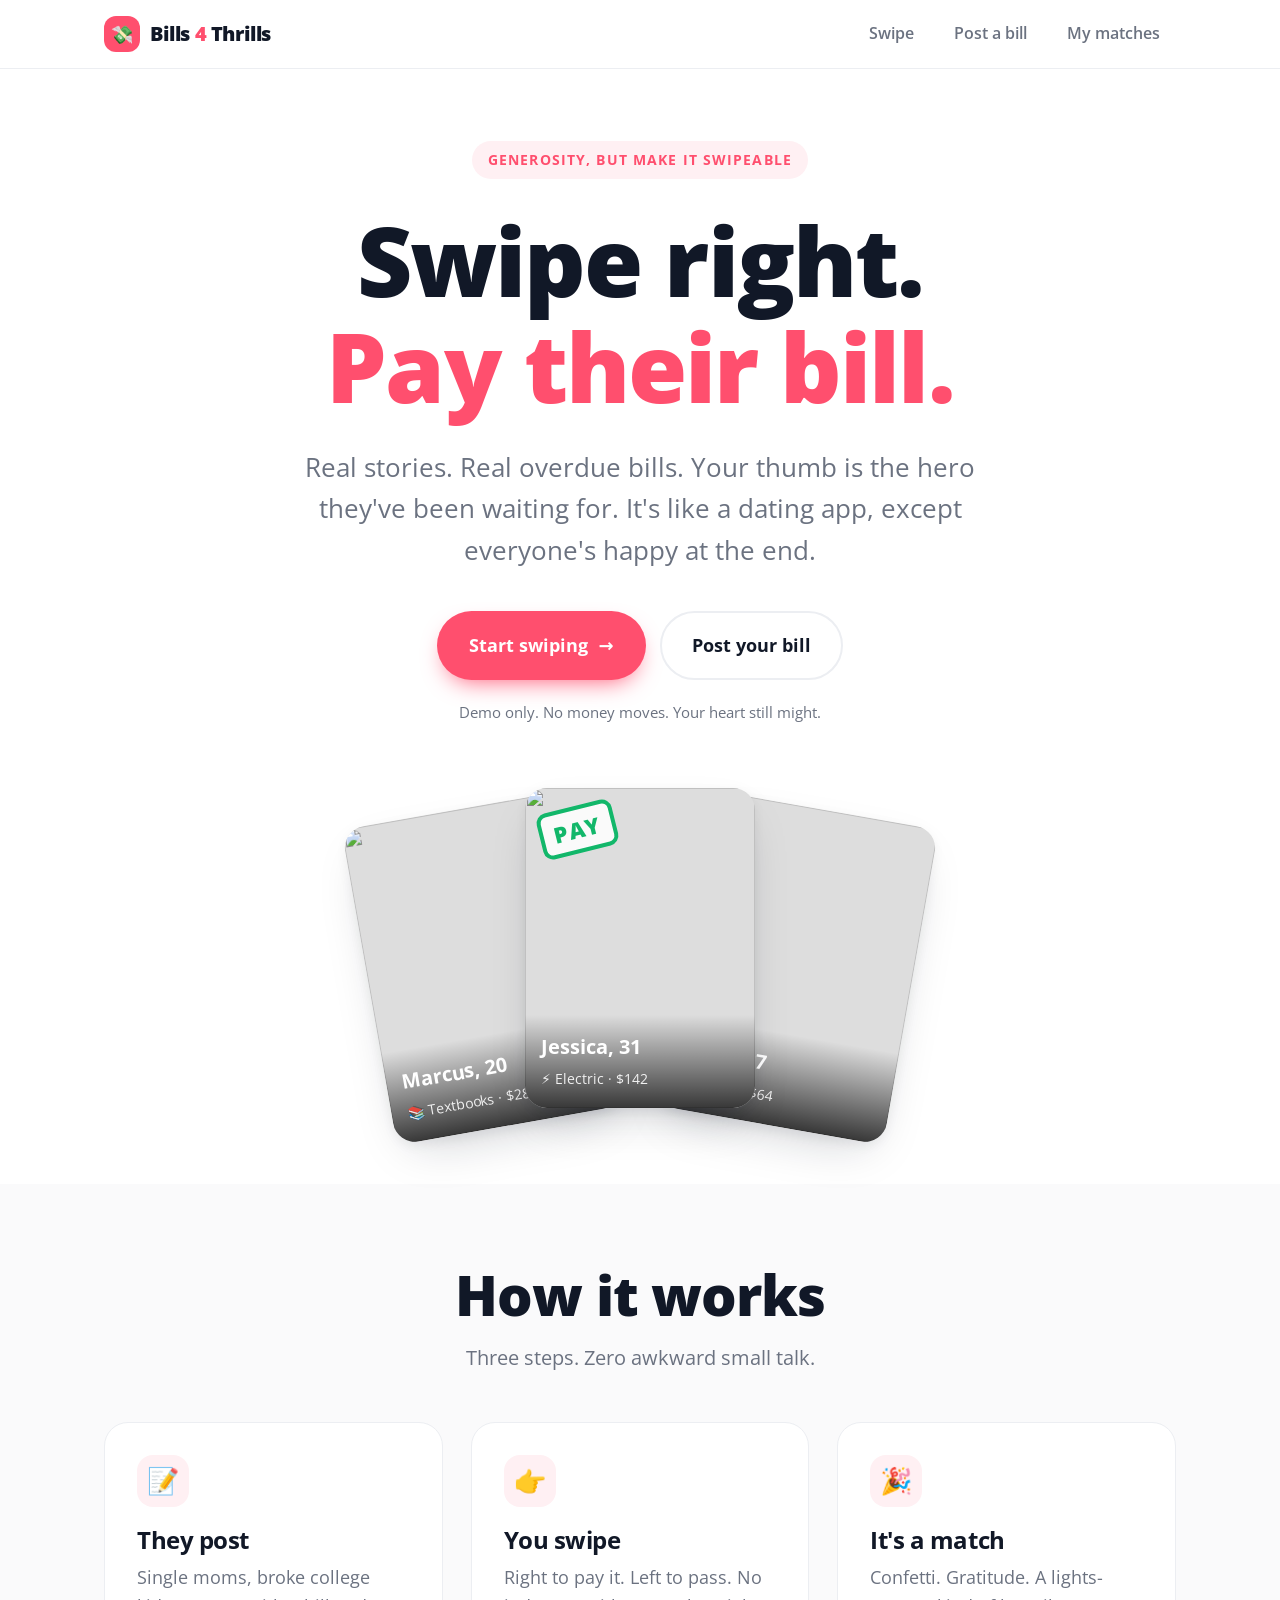
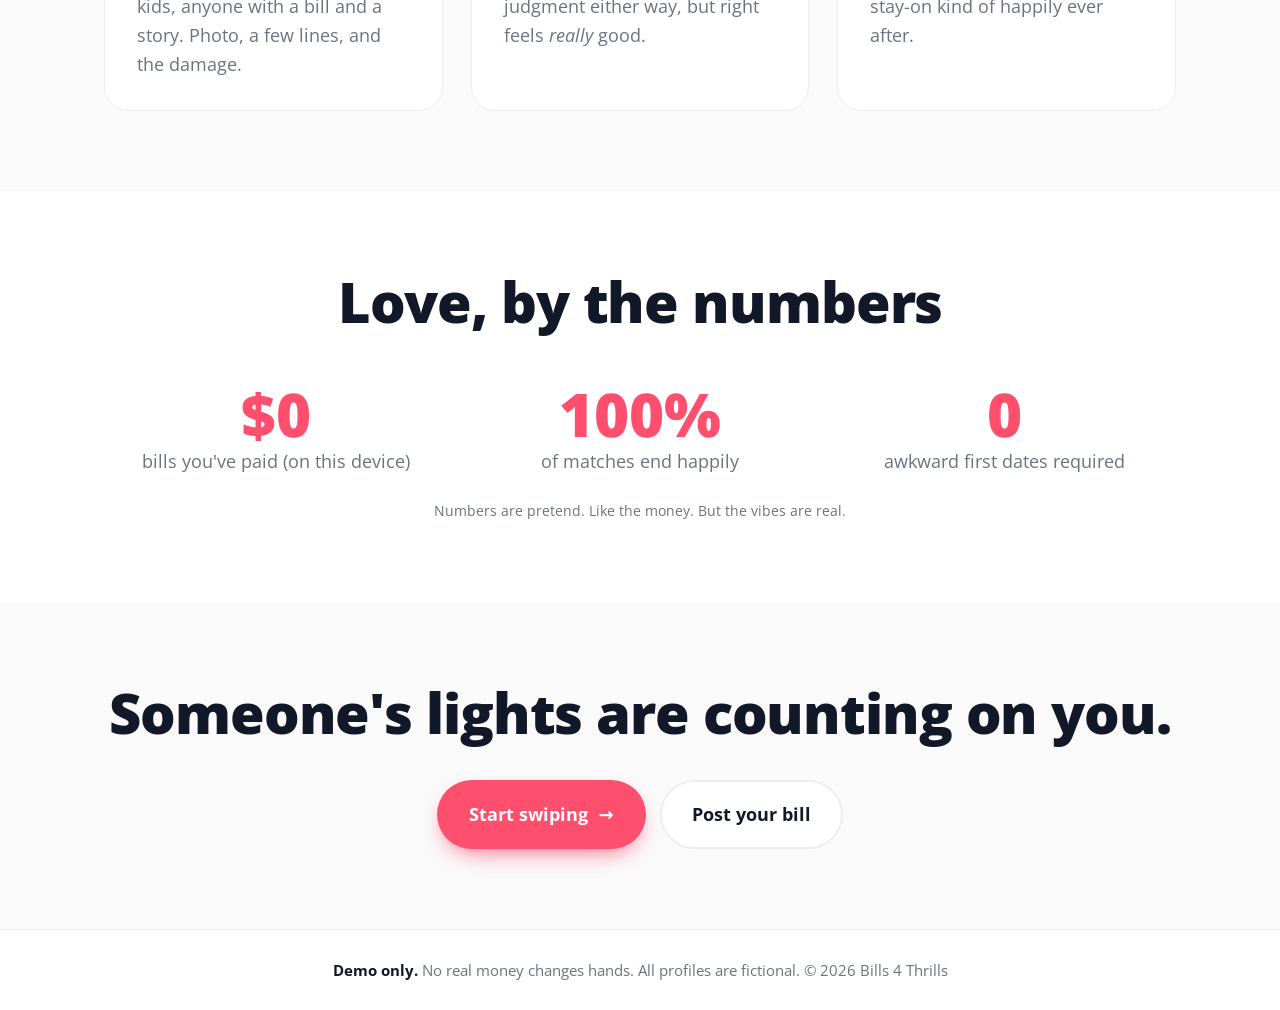
==== index.html @ 3e9b0cc4 "Bills 4 Thrills demo" ====
<!doctype html>
<html lang="en">
<head>
<meta charset="utf-8">
<meta name="viewport" content="width=device-width, initial-scale=1, viewport-fit=cover">
<title>Bills 4 Thrills · Swipe right to pay their bill</title>
<meta name="description" content="Bills 4 Thrills: swipe right to pay someone's bill. A silly demo. No real money changes hands.">
<meta name="theme-color" content="#ff4f6e">
<link rel="icon" href="data:image/svg+xml,<svg xmlns='http://www.w3.org/2000/svg' viewBox='0 0 100 100'><text y='.9em' font-size='90'>💸</text></svg>">
<link rel="preconnect" href="https://fonts.googleapis.com">
<link rel="preconnect" href="https://fonts.gstatic.com" crossorigin>
<link href="https://fonts.googleapis.com/css2?family=Open+Sans:wght@400;600;700;800&display=swap" rel="stylesheet">
<link rel="stylesheet" href="styles.css">
</head>
<body data-page="home">
<header class="site-header">
  <div class="container">
    <a class="logo" href="index.html" aria-label="Bills 4 Thrills home"><span class="logo-mark">💸</span><span class="logo-text">Bills <span class="four">4</span> Thrills</span></a>
    <nav class="nav" aria-label="Main">
      <a href="swipe.html">Swipe</a>
      <a href="post.html"><span class="nav-label-long">Post a bill</span><span class="nav-label-short">Post</span></a>
      <a href="matches.html"><span class="nav-label-long">My matches</span><span class="nav-label-short">Matches</span></a>
    </nav>
  </div>
</header>
<main>
  <section class="hero">
    <div class="container">
      <span class="eyebrow">Generosity, but make it swipeable</span>
      <h1>Swipe right.<br><span class="hl">Pay their bill.</span></h1>
      <p class="lede">Real stories. Real overdue bills. Your thumb is the hero they've been waiting for. It's like a dating app, except everyone's happy at the end.</p>
      <div class="cta-row">
        <a class="btn btn-primary" href="swipe.html">Start swiping <span aria-hidden="true">→</span></a>
        <a class="btn btn-ghost" href="post.html">Post your bill</a>
      </div>
      <p class="hero-note">Demo only. No money moves. Your heart still might.</p>

      <div class="hero-visual" aria-hidden="true">
        <div class="mini-card c1"><img src="https://i.pravatar.cc/600?img=12" alt=""><div class="mini-info"><strong>Marcus, 20</strong><span>📚 Textbooks · $289</span></div></div>
        <div class="mini-card c2"><span class="mini-stamp">PAY</span><img src="https://i.pravatar.cc/600?img=32" alt=""><div class="mini-info"><strong>Jessica, 31</strong><span>⚡ Electric · $142</span></div></div>
        <div class="mini-card c3"><img src="https://i.pravatar.cc/600?img=16" alt=""><div class="mini-info"><strong>Priya, 27</strong><span>💧 Water · $64</span></div></div>
      </div>
    </div>
  </section>

  <section class="section section-soft">
    <div class="container">
      <h2>How it works</h2>
      <p class="sub">Three steps. Zero awkward small talk.</p>
      <div class="steps">
        <div class="step"><div class="num">📝</div><h3>They post</h3><p>Single moms, broke college kids, anyone with a bill and a story. Photo, a few lines, and the damage.</p></div>
        <div class="step"><div class="num">👉</div><h3>You swipe</h3><p>Right to pay it. Left to pass. No judgment either way, but right feels <em>really</em> good.</p></div>
        <div class="step"><div class="num">🎉</div><h3>It's a match</h3><p>Confetti. Gratitude. A lights-stay-on kind of happily ever after.</p></div>
      </div>
    </div>
  </section>

  <section class="section">
    <div class="container">
      <h2>Love, by the numbers</h2>
      <div class="stats">
        <div class="stat"><strong id="hero-total">$0</strong><span>bills you've paid (on this device)</span></div>
        <div class="stat"><strong>100%</strong><span>of matches end happily</span></div>
        <div class="stat"><strong>0</strong><span>awkward first dates required</span></div>
      </div>
      <p class="fineprint">Numbers are pretend. Like the money. But the vibes are real.</p>
    </div>
  </section>

  <section class="section section-soft big-cta">
    <div class="container">
      <h2>Someone's lights are counting on you.</h2>
      <div class="cta-row">
        <a class="btn btn-primary" href="swipe.html">Start swiping <span aria-hidden="true">→</span></a>
        <a class="btn btn-ghost" href="post.html">Post your bill</a>
      </div>
    </div>
  </section>
</main>
<footer class="site-footer">
  <div class="container"><strong>Demo only.</strong> No real money changes hands. All profiles are fictional. &copy; <span id="year">2026</span> Bills 4 Thrills</div>
</footer>
<script src="data.js"></script>
<script src="app.js"></script>
</body>
</html>
---- styles.css ----
/* Bills 4 Thrills — shared styles */
:root {
  --accent: #ff4f6e;
  --accent-dark: #e43a5a;
  --accent-soft: #fff0f3;
  --pay: #12b76a;
  --pay-soft: #e7f8ef;
  --pass: #f04438;
  --ink: #111827;
  --muted: #6b7280;
  --line: #eceef2;
  --bg: #ffffff;
  --bg-soft: #fafafb;
  --radius: 24px;
  --shadow: 0 20px 50px -20px rgba(17, 24, 39, .25), 0 4px 12px rgba(17, 24, 39, .06);
  --max: 1120px;
}

* { box-sizing: border-box; }
html { -webkit-text-size-adjust: 100%; }
body {
  margin: 0;
  font-family: "Open Sans", system-ui, -apple-system, "Segoe UI", Roboto, sans-serif;
  font-size: 18px;
  line-height: 1.6;
  color: var(--ink);
  background: var(--bg);
  display: flex;
  flex-direction: column;
  min-height: 100vh;
  min-height: 100dvh;
}
main { flex: 1; }
img { max-width: 100%; display: block; }
a { color: inherit; }
h1, h2, h3 { line-height: 1.1; letter-spacing: -0.02em; margin: 0; }
p { margin: 0; }

.container { width: 100%; max-width: var(--max); margin: 0 auto; padding: 0 24px; }

/* ---------- Header ---------- */
.site-header {
  position: sticky; top: 0; z-index: 20;
  background: rgba(255,255,255,.9);
  backdrop-filter: saturate(180%) blur(12px);
  -webkit-backdrop-filter: saturate(180%) blur(12px);
  border-bottom: 1px solid var(--line);
}
.site-header .container {
  display: flex; align-items: center; justify-content: space-between;
  height: 68px; gap: 16px;
}
.logo {
  display: inline-flex; align-items: center; gap: 10px;
  font-weight: 800; font-size: 20px; text-decoration: none; letter-spacing: -0.02em;
  white-space: nowrap;
}
.logo-mark {
  width: 36px; height: 36px; border-radius: 12px;
  background: var(--accent); color: #fff;
  display: grid; place-items: center; font-size: 18px;
}
.logo .four { color: var(--accent); }
.nav { display: flex; gap: 4px; align-items: center; }
.nav a {
  text-decoration: none; font-weight: 600; font-size: 15px;
  padding: 8px 12px; border-radius: 999px; color: var(--muted);
  white-space: nowrap;
}
.nav a:hover { color: var(--ink); background: var(--bg-soft); }
.nav a[aria-current="page"] { color: var(--accent); background: var(--accent-soft); }
.nav .nav-label-long { display: none; }
@media (min-width: 720px) {
  .nav { gap: 8px; }
  .nav a { font-size: 16px; padding: 8px 16px; }
  .nav .nav-label-long { display: inline; }
  .nav .nav-label-short { display: none; }
}
@media (max-width: 420px) {
  .logo-text { display: none; }
}

/* ---------- Buttons ---------- */
.btn {
  display: inline-flex; align-items: center; justify-content: center; gap: 10px;
  font: inherit; font-weight: 700; font-size: 18px;
  padding: 18px 30px; border-radius: 999px; border: 2px solid transparent;
  text-decoration: none; cursor: pointer;
  transition: transform .15s ease, background .15s ease, box-shadow .15s ease, color .15s ease;
}
.btn:active { transform: scale(.97); }
.btn-primary { background: var(--accent); color: #fff; box-shadow: 0 10px 24px -10px var(--accent); }
.btn-primary:hover { background: var(--accent-dark); }
.btn-ghost { background: #fff; color: var(--ink); border-color: var(--line); }
.btn-ghost:hover { border-color: var(--ink); }
.btn-block { width: 100%; }
.btn:focus-visible, .round-btn:focus-visible, input:focus-visible, textarea:focus-visible, select:focus-visible {
  outline: 3px solid color-mix(in srgb, var(--accent) 45%, transparent);
  outline-offset: 2px;
}

/* ---------- Landing ---------- */
.hero { padding: 72px 0 56px; text-align: center; }
.eyebrow {
  display: inline-block; font-weight: 700; font-size: 14px; letter-spacing: .08em; text-transform: uppercase;
  color: var(--accent); background: var(--accent-soft); padding: 8px 16px; border-radius: 999px;
  margin-bottom: 28px;
}
.hero h1 { font-size: clamp(44px, 9vw, 96px); font-weight: 800; }
.hero h1 .hl { color: var(--accent); }
.hero .lede {
  font-size: clamp(20px, 2.6vw, 26px); color: var(--muted);
  max-width: 680px; margin: 28px auto 40px;
}
.cta-row { display: flex; flex-direction: column; gap: 14px; align-items: stretch; max-width: 420px; margin: 0 auto; }
@media (min-width: 640px) {
  .cta-row { flex-direction: row; justify-content: center; max-width: none; }
}
.hero-note { margin-top: 20px; font-size: 15px; color: var(--muted); }

.hero-visual { position: relative; height: 340px; margin: 64px auto 0; max-width: 520px; }
.mini-card {
  position: absolute; left: 50%; top: 0; width: 230px; height: 320px;
  border-radius: 22px; overflow: hidden; box-shadow: var(--shadow); background: #ddd;
}
.mini-card img { width: 100%; height: 100%; object-fit: cover; }
.mini-card .mini-info {
  position: absolute; inset: auto 0 0 0; padding: 16px; color: #fff; text-align: left;
  background: linear-gradient(transparent, rgba(0,0,0,.75));
}
.mini-card .mini-info strong { display: block; font-size: 20px; }
.mini-card .mini-info span { font-size: 14px; opacity: .9; }
.mini-card.c1 { transform: translateX(-120%) rotate(-10deg) translateY(20px); }
.mini-card.c2 { transform: translateX(-50%); z-index: 2; }
.mini-card.c3 { transform: translateX(20%) rotate(10deg) translateY(20px); }
.mini-stamp {
  position: absolute; top: 18px; left: 14px; z-index: 3;
  font-weight: 800; font-size: 22px; letter-spacing: .06em;
  color: var(--pay); border: 4px solid var(--pay); border-radius: 10px; padding: 2px 10px;
  transform: rotate(-14deg); background: rgba(255,255,255,.85);
}
@media (max-width: 520px) {
  .hero-visual { height: 300px; }
  .mini-card { width: 180px; height: 260px; }
  .mini-card.c1 { transform: translateX(-105%) rotate(-10deg) translateY(20px); }
  .mini-card.c3 { transform: translateX(5%) rotate(10deg) translateY(20px); }
}

.section { padding: 80px 0; }
.section-soft { background: var(--bg-soft); }
.section h2 { font-size: clamp(34px, 5vw, 56px); font-weight: 800; text-align: center; }
.section .sub { text-align: center; color: var(--muted); font-size: 20px; margin: 16px auto 0; max-width: 620px; }
.steps { display: grid; gap: 20px; margin-top: 48px; }
@media (min-width: 800px) { .steps { grid-template-columns: repeat(3, 1fr); gap: 28px; } }
.step {
  background: #fff; border: 1px solid var(--line); border-radius: var(--radius); padding: 32px;
}
.step .num {
  width: 52px; height: 52px; border-radius: 16px; display: grid; place-items: center;
  background: var(--accent-soft); font-size: 26px; margin-bottom: 20px;
}
.step h3 { font-size: 24px; font-weight: 700; margin-bottom: 10px; }
.step p { color: var(--muted); }

.stats { display: grid; grid-template-columns: repeat(auto-fit, minmax(200px, 1fr)); gap: 20px; margin-top: 48px; text-align: center; }
.stat strong { display: block; font-size: clamp(40px, 6vw, 60px); font-weight: 800; color: var(--accent); line-height: 1.1; }
.stat span { color: var(--muted); }
.fineprint { text-align: center; color: var(--muted); font-size: 14px; margin-top: 24px; }

.big-cta { text-align: center; }
.big-cta .cta-row { margin-top: 36px; }

/* ---------- Swipe page ---------- */
.swipe-page { padding: 20px 0 32px; }
.swipe-wrap { max-width: 440px; margin: 0 auto; padding: 0 16px; }
.tally {
  display: flex; align-items: center; justify-content: space-between; gap: 12px;
  background: var(--pay-soft); color: #067647; border-radius: 18px; padding: 14px 18px;
  font-weight: 600; font-size: 16px; margin-bottom: 18px;
}
.tally strong { font-size: 26px; font-weight: 800; color: #05603a; }
.tally a { font-size: 14px; color: #067647; font-weight: 700; white-space: nowrap; }

.deck {
  position: relative; width: 100%;
  height: min(540px, calc(100vh - 340px));
  height: min(540px, calc(100dvh - 340px));
  min-height: 400px;
  touch-action: none; user-select: none; -webkit-user-select: none;
}
.card {
  position: absolute; inset: 0;
  border-radius: 28px; overflow: hidden;
  background: #e5e7eb; box-shadow: var(--shadow);
  cursor: grab; will-change: transform;
  transition: transform .35s cubic-bezier(.2,.8,.2,1), opacity .35s ease;
}
.card.dragging { transition: none; cursor: grabbing; }
.card .photo { position: absolute; inset: 0; width: 100%; height: 100%; object-fit: cover; pointer-events: none; }
.card .avatar-fallback {
  position: absolute; inset: 0; display: grid; place-items: center;
  font-size: 120px; font-weight: 800; color: rgba(255,255,255,.9);
}
.card .shade {
  position: absolute; inset: 0;
  background: linear-gradient(180deg, rgba(0,0,0,0) 35%, rgba(0,0,0,.55) 60%, rgba(0,0,0,.88) 100%);
  pointer-events: none;
}
.card .info { position: absolute; left: 0; right: 0; bottom: 0; padding: 24px; color: #fff; pointer-events: none; }
.card .name { font-size: 34px; font-weight: 800; letter-spacing: -0.02em; line-height: 1.1; }
.card .name .age { font-weight: 400; opacity: .9; }
.card .tagline { font-size: 15px; opacity: .85; margin-top: 4px; }
.card .story { font-size: 16px; line-height: 1.5; margin-top: 12px; opacity: .95;
  display: -webkit-box; -webkit-line-clamp: 3; -webkit-box-orient: vertical; overflow: hidden; }
.bill-chip {
  display: inline-flex; align-items: center; gap: 10px; margin-top: 16px;
  background: #fff; color: var(--ink); border-radius: 16px; padding: 10px 16px;
  font-size: 16px; font-weight: 600;
}
.bill-chip .amt { font-size: 22px; font-weight: 800; color: var(--accent); }
.bill-chip .due { color: var(--muted); font-weight: 600; font-size: 14px; }
.badge-new {
  position: absolute; top: 18px; right: 18px; z-index: 3;
  background: var(--accent); color: #fff; font-size: 13px; font-weight: 700;
  padding: 6px 12px; border-radius: 999px; pointer-events: none;
}

.stamp {
  position: absolute; top: 36px; z-index: 4;
  font-size: 44px; font-weight: 800; letter-spacing: .08em;
  border: 6px solid currentColor; border-radius: 14px; padding: 2px 16px;
  opacity: 0; pointer-events: none; background: rgba(255,255,255,.12);
}
.stamp-pay { left: 24px; color: #32d583; transform: rotate(-16deg); }
.stamp-pass { right: 24px; color: #ff6b5e; transform: rotate(16deg); }

.actions { display: flex; justify-content: center; align-items: center; gap: 28px; margin-top: 24px; }
.round-btn {
  width: 76px; height: 76px; border-radius: 50%; border: 0; cursor: pointer;
  display: grid; place-items: center; background: #fff; box-shadow: var(--shadow);
  transition: transform .15s ease, box-shadow .15s ease;
}
.round-btn svg { width: 34px; height: 34px; }
.round-btn:hover { transform: translateY(-2px) scale(1.04); }
.round-btn:active { transform: scale(.94); }
.round-btn.pass { color: var(--pass); }
.round-btn.pay { color: #fff; background: var(--pay); width: 88px; height: 88px; }
.round-btn.pay svg { width: 40px; height: 40px; }
.round-btn:disabled { opacity: .35; cursor: default; transform: none; }
.hint { text-align: center; color: var(--muted); font-size: 14px; margin-top: 16px; }
.hint kbd {
  font-family: inherit; font-weight: 700; font-size: 12px; border: 1px solid var(--line);
  border-bottom-width: 2px; border-radius: 6px; padding: 1px 6px; background: #fff;
}

.empty {
  position: absolute; inset: 0; display: flex; flex-direction: column; align-items: center; justify-content: center;
  text-align: center; padding: 32px; border: 2px dashed var(--line); border-radius: 28px;
}
.empty .big-emoji { font-size: 64px; margin-bottom: 12px; }
.empty h2 { font-size: 30px; font-weight: 800; }
.empty p { color: var(--muted); margin: 12px 0 28px; }
.empty .btn + .btn { margin-top: 12px; }

/* ---------- Match modal ---------- */
.modal {
  position: fixed; inset: 0; z-index: 100;
  display: grid; place-items: center; padding: 24px;
  background: rgba(17, 24, 39, .55);
  backdrop-filter: blur(6px); -webkit-backdrop-filter: blur(6px);
  opacity: 0; pointer-events: none; transition: opacity .25s ease;
}
.modal.open { opacity: 1; pointer-events: auto; }
.modal-card {
  position: relative; width: 100%; max-width: 440px; background: #fff; border-radius: 32px;
  padding: 40px 28px 28px; text-align: center;
  transform: translateY(24px) scale(.96); transition: transform .35s cubic-bezier(.2,.8,.2,1);
}
.modal.open .modal-card { transform: none; }
.match-title {
  font-size: clamp(40px, 10vw, 54px); font-weight: 800; letter-spacing: -0.03em;
  background: linear-gradient(90deg, var(--accent), #ff9a3c);
  -webkit-background-clip: text; background-clip: text; color: transparent;
}
.match-avatars { display: flex; justify-content: center; align-items: center; margin: 24px 0; }
.match-avatars .av {
  width: 104px; height: 104px; border-radius: 50%; border: 5px solid #fff; box-shadow: var(--shadow);
  object-fit: cover; background: var(--accent-soft); display: grid; place-items: center; font-size: 48px;
}
.match-avatars .av + .av { margin-left: -18px; }
.match-avatars .heart {
  position: relative; z-index: 2; margin: 0 -14px; width: 48px; height: 48px; border-radius: 50%;
  background: var(--accent); color: #fff; display: grid; place-items: center; font-size: 22px; box-shadow: var(--shadow);
}
.match-text { font-size: 22px; font-weight: 600; line-height: 1.4; }
.match-text .amt { color: var(--pay); font-weight: 800; }
.match-sub { color: var(--muted); margin-top: 10px; font-size: 16px; }
.modal-actions { display: grid; gap: 12px; margin-top: 28px; }
.demo-tag {
  display: inline-block; margin-top: 18px; font-size: 13px; color: var(--muted);
  background: var(--bg-soft); border-radius: 999px; padding: 6px 12px;
}
#confetti { position: fixed; inset: 0; pointer-events: none; z-index: 101; width: 100%; height: 100%; }

/* ---------- Toast ---------- */
.toast {
  position: fixed; left: 50%; bottom: 28px; transform: translate(-50%, 20px);
  background: var(--ink); color: #fff; padding: 12px 20px; border-radius: 999px;
  font-size: 15px; font-weight: 600; opacity: 0; transition: all .25s ease; z-index: 90; pointer-events: none;
  white-space: nowrap;
}
.toast.show { opacity: 1; transform: translate(-50%, 0); }

/* ---------- Page header ---------- */
.page-head { padding: 56px 0 32px; text-align: center; }
.page-head h1 { font-size: clamp(40px, 7vw, 68px); font-weight: 800; }
.page-head p { color: var(--muted); font-size: 20px; margin: 16px auto 0; max-width: 600px; }

/* ---------- Form ---------- */
.form-wrap { max-width: 640px; margin: 0 auto; padding: 0 24px 72px; }
.demo-banner {
  display: flex; gap: 12px; align-items: flex-start;
  background: #fffaeb; color: #93370d; border: 1px solid #fedf89;
  border-radius: 18px; padding: 16px 18px; font-size: 16px; margin-bottom: 32px;
}
.demo-banner strong { color: #7a2e0e; }
.field { margin-bottom: 24px; }
.field label, .field .label { display: block; font-weight: 700; font-size: 17px; margin-bottom: 8px; }
.field .help { font-weight: 400; color: var(--muted); font-size: 15px; }
.row { display: grid; gap: 0 20px; }
@media (min-width: 560px) { .row-2 { grid-template-columns: 1fr 1fr; } .row-2-1 { grid-template-columns: 2fr 1fr; } }
input[type="text"], input[type="number"], input[type="date"], input[type="url"], select, textarea {
  width: 100%; font: inherit; font-size: 18px; color: var(--ink);
  padding: 16px 18px; border-radius: 16px; border: 2px solid var(--line); background: #fff;
  transition: border-color .15s ease;
  -webkit-appearance: none; appearance: none;
}
select {
  background-image: url("data:image/svg+xml,%3Csvg xmlns='http://www.w3.org/2000/svg' width='20' height='20' viewBox='0 0 24 24' fill='none' stroke='%236b7280' stroke-width='2.5' stroke-linecap='round' stroke-linejoin='round'%3E%3Cpath d='m6 9 6 6 6-6'/%3E%3C/svg%3E");
  background-repeat: no-repeat; background-position: right 16px center; padding-right: 48px;
}
input:focus, select:focus, textarea:focus { border-color: var(--accent); outline: none; }
textarea { min-height: 140px; resize: vertical; line-height: 1.5; }
.money { position: relative; }
.money span { position: absolute; left: 18px; top: 50%; transform: translateY(-50%); font-weight: 700; color: var(--muted); }
.money input { padding-left: 36px; }
.char-count { text-align: right; font-size: 14px; color: var(--muted); margin-top: 6px; }

.photo-picker { display: flex; gap: 18px; align-items: center; }
.photo-preview {
  flex: none; width: 96px; height: 96px; border-radius: 24px; overflow: hidden;
  background: var(--accent-soft); display: grid; place-items: center; font-size: 36px; color: var(--accent);
  font-weight: 800; border: 2px solid var(--line);
}
.photo-preview img { width: 100%; height: 100%; object-fit: cover; }
.photo-inputs { flex: 1; display: grid; gap: 10px; min-width: 0; }
.file-btn {
  display: inline-flex; align-items: center; justify-content: center; gap: 8px; cursor: pointer;
  font-weight: 700; font-size: 16px; padding: 12px 16px; border-radius: 14px;
  border: 2px dashed var(--line); color: var(--ink); background: var(--bg-soft);
}
.file-btn:hover { border-color: var(--accent); color: var(--accent); }
.file-btn input { display: none; }
.or { font-size: 14px; color: var(--muted); text-align: center; }

.chips { display: flex; flex-wrap: wrap; gap: 10px; }
.chips input { position: absolute; opacity: 0; pointer-events: none; }
.chips label {
  margin: 0; font-weight: 600; font-size: 16px; padding: 10px 16px; border-radius: 999px;
  border: 2px solid var(--line); cursor: pointer; user-select: none; transition: all .15s ease;
}
.chips label:hover { border-color: #d0d5dd; }
.chips input:checked + label { border-color: var(--accent); background: var(--accent-soft); color: var(--accent-dark); }
.chips input:focus-visible + label { outline: 3px solid color-mix(in srgb, var(--accent) 45%, transparent); }
.error { color: var(--pass); font-size: 15px; margin-top: 6px; display: none; }
.field.invalid .error { display: block; }
.field.invalid input, .field.invalid textarea { border-color: var(--pass); }

.success { text-align: center; padding: 24px 0 72px; }
.success .big-emoji { font-size: 80px; }
.success h2 { font-size: clamp(36px, 6vw, 52px); font-weight: 800; margin-top: 12px; }
.success p { color: var(--muted); font-size: 20px; margin: 16px auto 32px; max-width: 480px; }
.success .cta-row { max-width: 420px; }

/* ---------- Matches ---------- */
.matches-wrap { max-width: 720px; margin: 0 auto; padding: 0 24px 72px; }
.summary {
  display: grid; grid-template-columns: 1fr 1fr; gap: 16px; margin-bottom: 32px;
}
.summary div { background: var(--bg-soft); border-radius: 22px; padding: 22px; text-align: center; }
.summary strong { display: block; font-size: clamp(32px, 6vw, 44px); font-weight: 800; color: var(--pay); line-height: 1.1; }
.summary div:last-child strong { color: var(--accent); }
.summary span { color: var(--muted); font-size: 15px; }
.match-list { list-style: none; margin: 0; padding: 0; display: grid; gap: 14px; }
.match-item {
  display: flex; align-items: center; gap: 16px; padding: 16px; border: 1px solid var(--line); border-radius: 22px;
}
.match-item .thumb {
  flex: none; width: 64px; height: 64px; border-radius: 50%; object-fit: cover;
  display: grid; place-items: center; font-size: 26px; font-weight: 800; color: #fff;
}
.match-item .mi-body { flex: 1; min-width: 0; }
.match-item .mi-name { font-weight: 700; font-size: 19px; }
.match-item .mi-bill { color: var(--muted); font-size: 15px; white-space: nowrap; overflow: hidden; text-overflow: ellipsis; }
.match-item .mi-amt { font-weight: 800; font-size: 22px; color: var(--pay); }
.paid-pill { display: inline-block; font-size: 12px; font-weight: 700; color: #067647; background: var(--pay-soft); padding: 2px 8px; border-radius: 999px; margin-left: 6px; vertical-align: middle; }
.empty-matches { text-align: center; padding: 48px 24px; border: 2px dashed var(--line); border-radius: 28px; }
.empty-matches .big-emoji { font-size: 64px; }
.empty-matches h2 { font-size: 28px; font-weight: 800; margin: 8px 0; }
.empty-matches p { color: var(--muted); margin-bottom: 24px; }
.text-btn { background: none; border: 0; font: inherit; color: var(--muted); text-decoration: underline; cursor: pointer; font-size: 15px; margin-top: 28px; display: block; margin-left: auto; margin-right: auto; }

/* ---------- Footer ---------- */
.site-footer { border-top: 1px solid var(--line); padding: 28px 0; text-align: center; color: var(--muted); font-size: 15px; }
.site-footer strong { color: var(--ink); }

[hidden] { display: none !important; }

@media (prefers-reduced-motion: reduce) {
  *, *::before, *::after { transition-duration: .01ms !important; animation-duration: .01ms !important; }
}
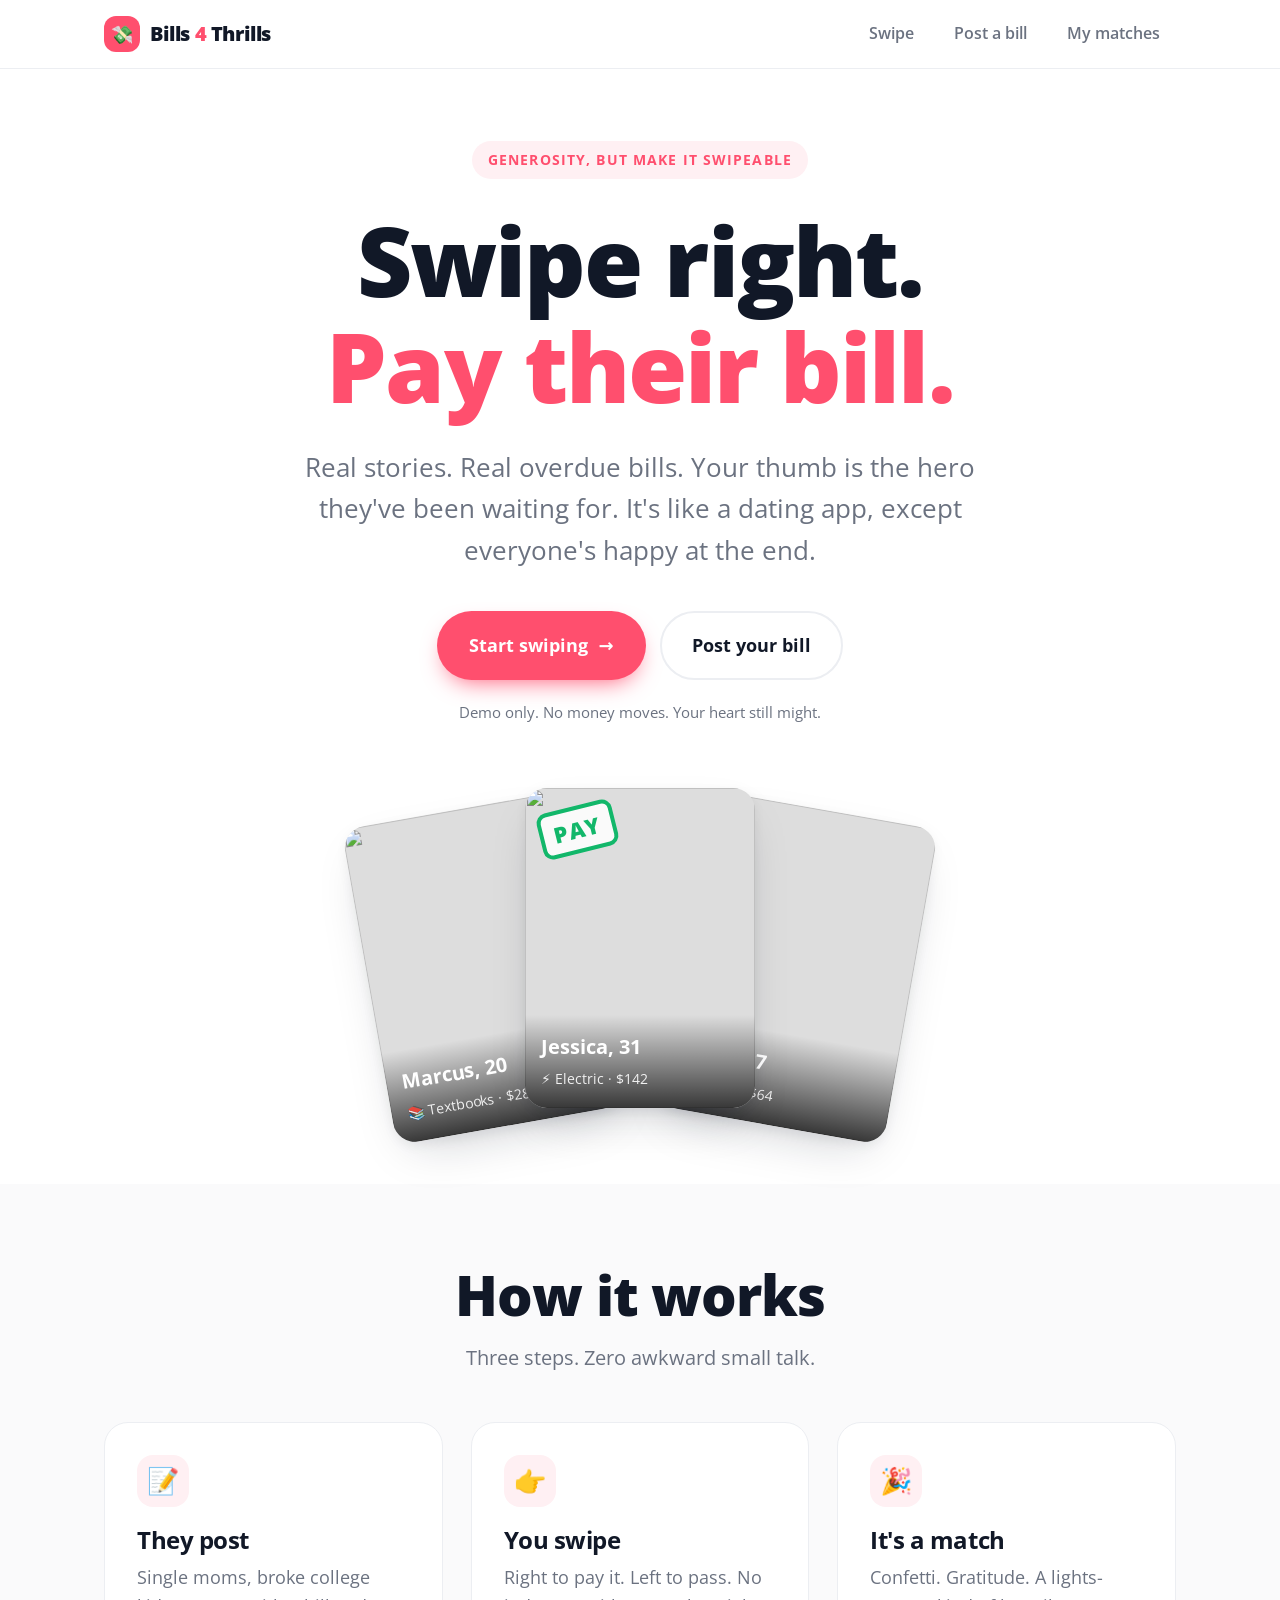
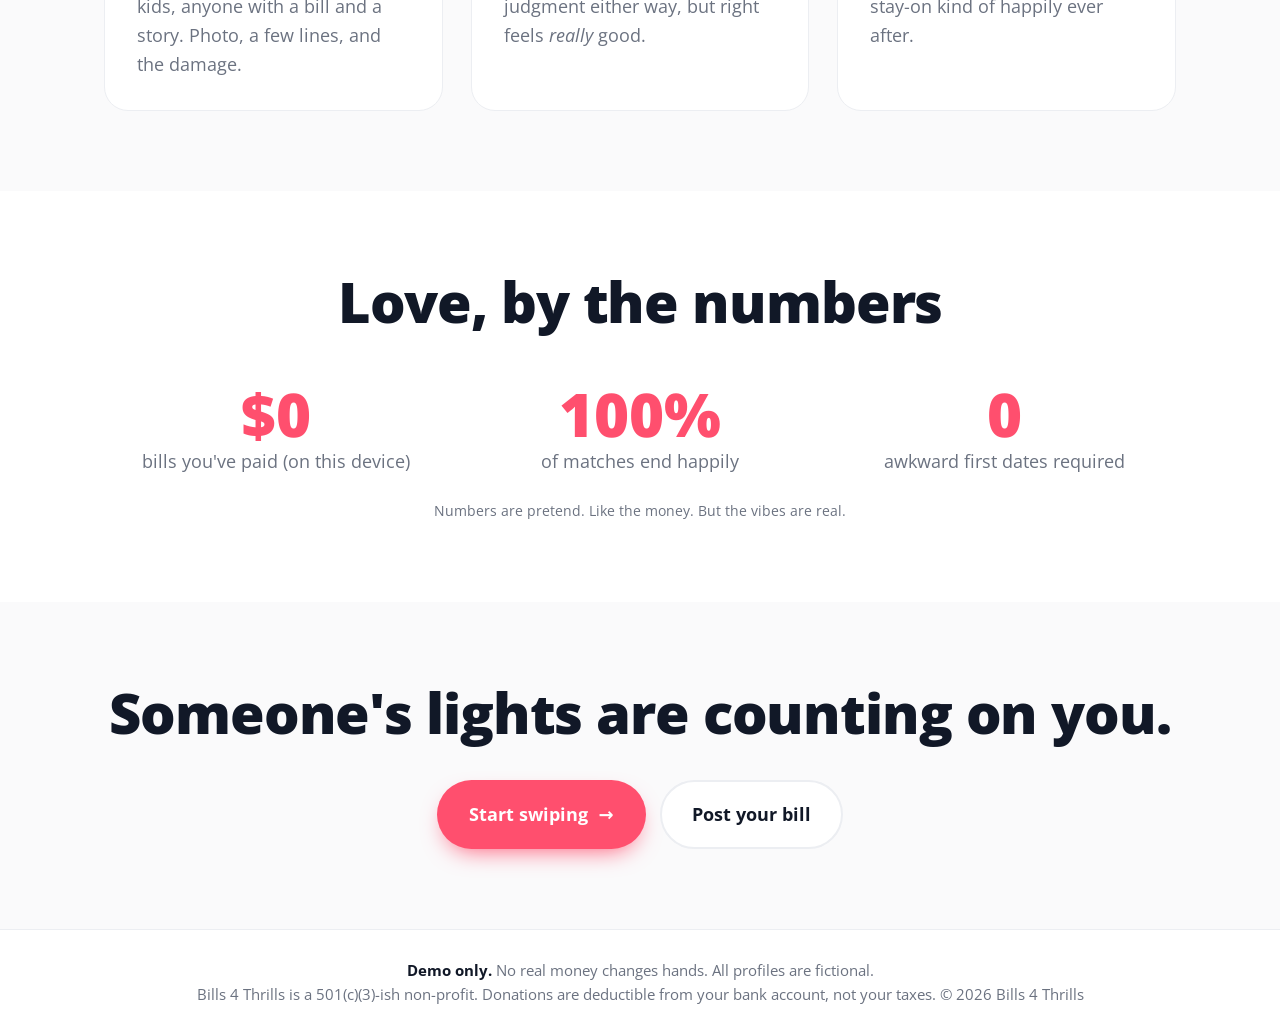
==== commit 37b28891: "Add joke nonprofit line to footer" ====
--- a/index.html
+++ b/index.html
@@ -78,7 +78,7 @@
   </section>
 </main>
 <footer class="site-footer">
-  <div class="container"><strong>Demo only.</strong> No real money changes hands. All profiles are fictional. &copy; <span id="year">2026</span> Bills 4 Thrills</div>
+  <div class="container"><strong>Demo only.</strong> No real money changes hands. All profiles are fictional.<br>Bills 4 Thrills is a 501(c)(3)-ish non-profit. Donations are deductible from your bank account, not your taxes. &copy; <span id="year">2026</span> Bills 4 Thrills</div>
 </footer>
 <script src="data.js"></script>
 <script src="app.js"></script>
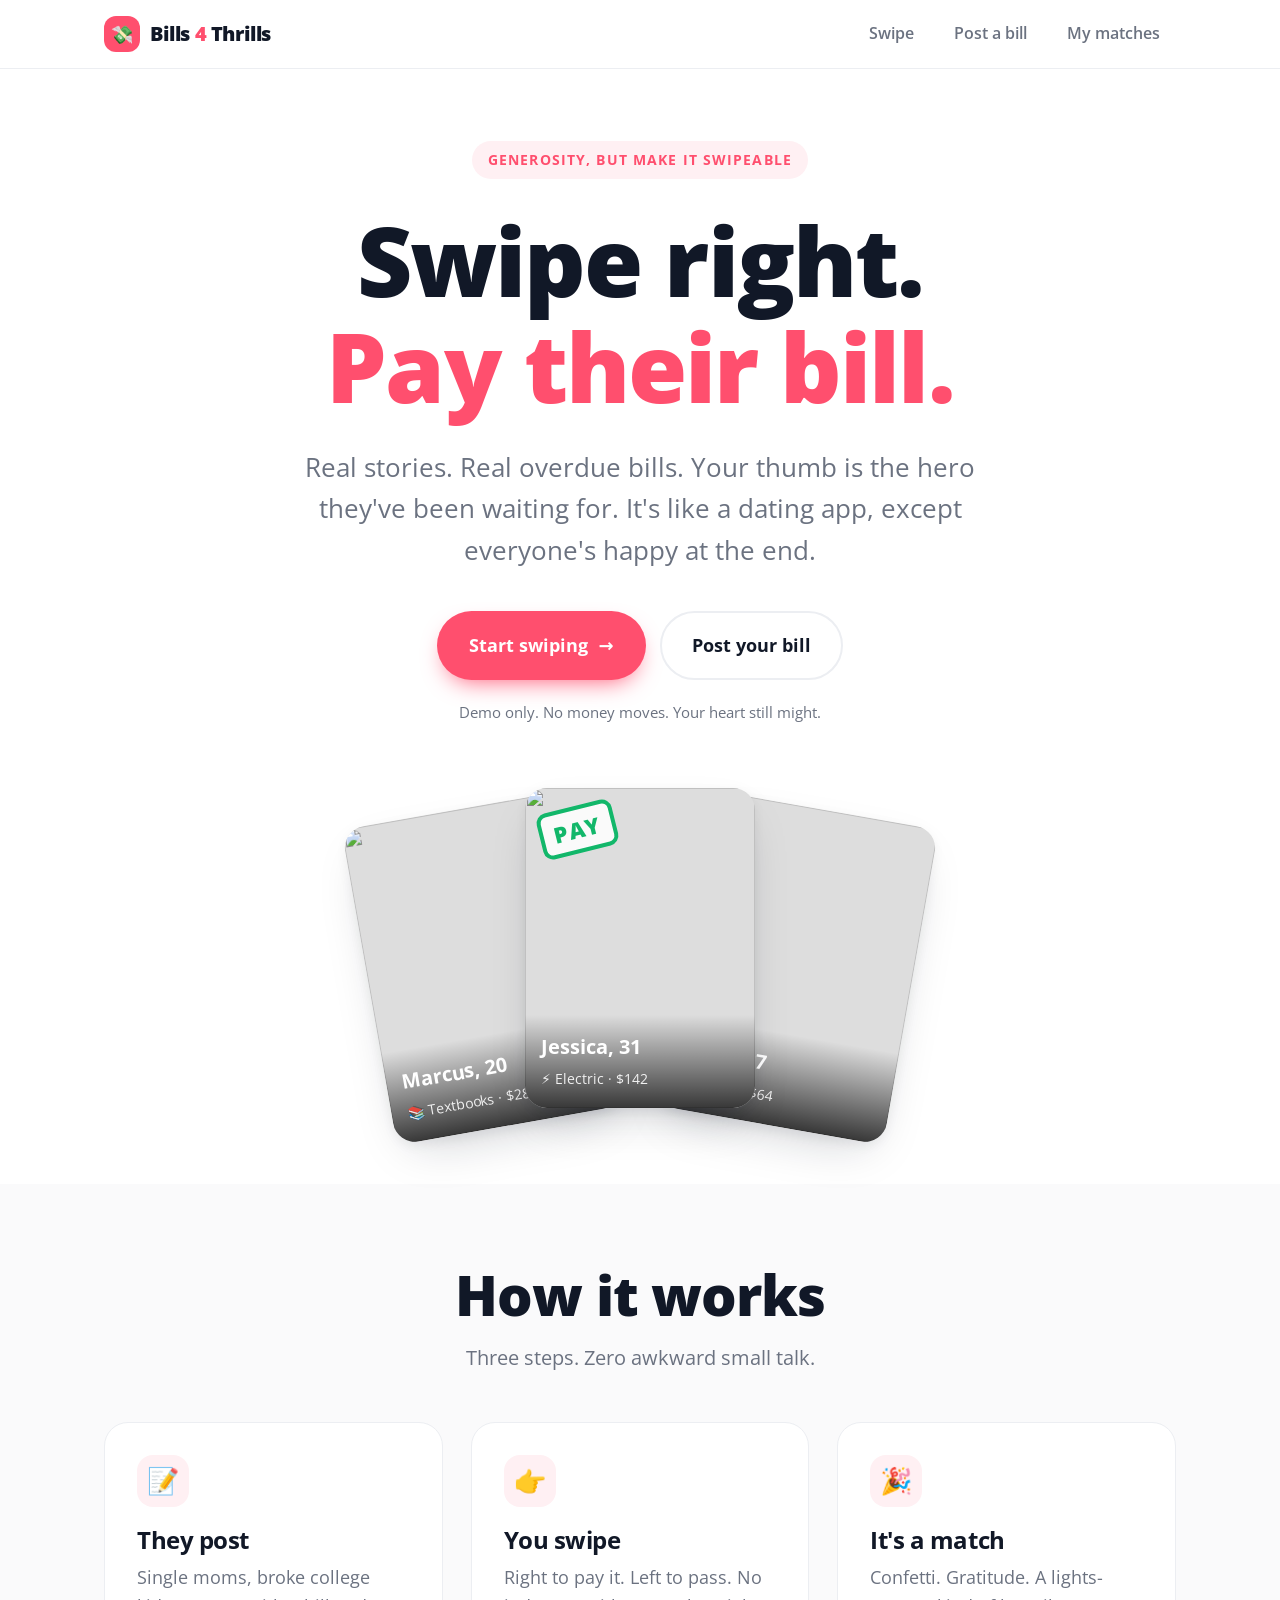
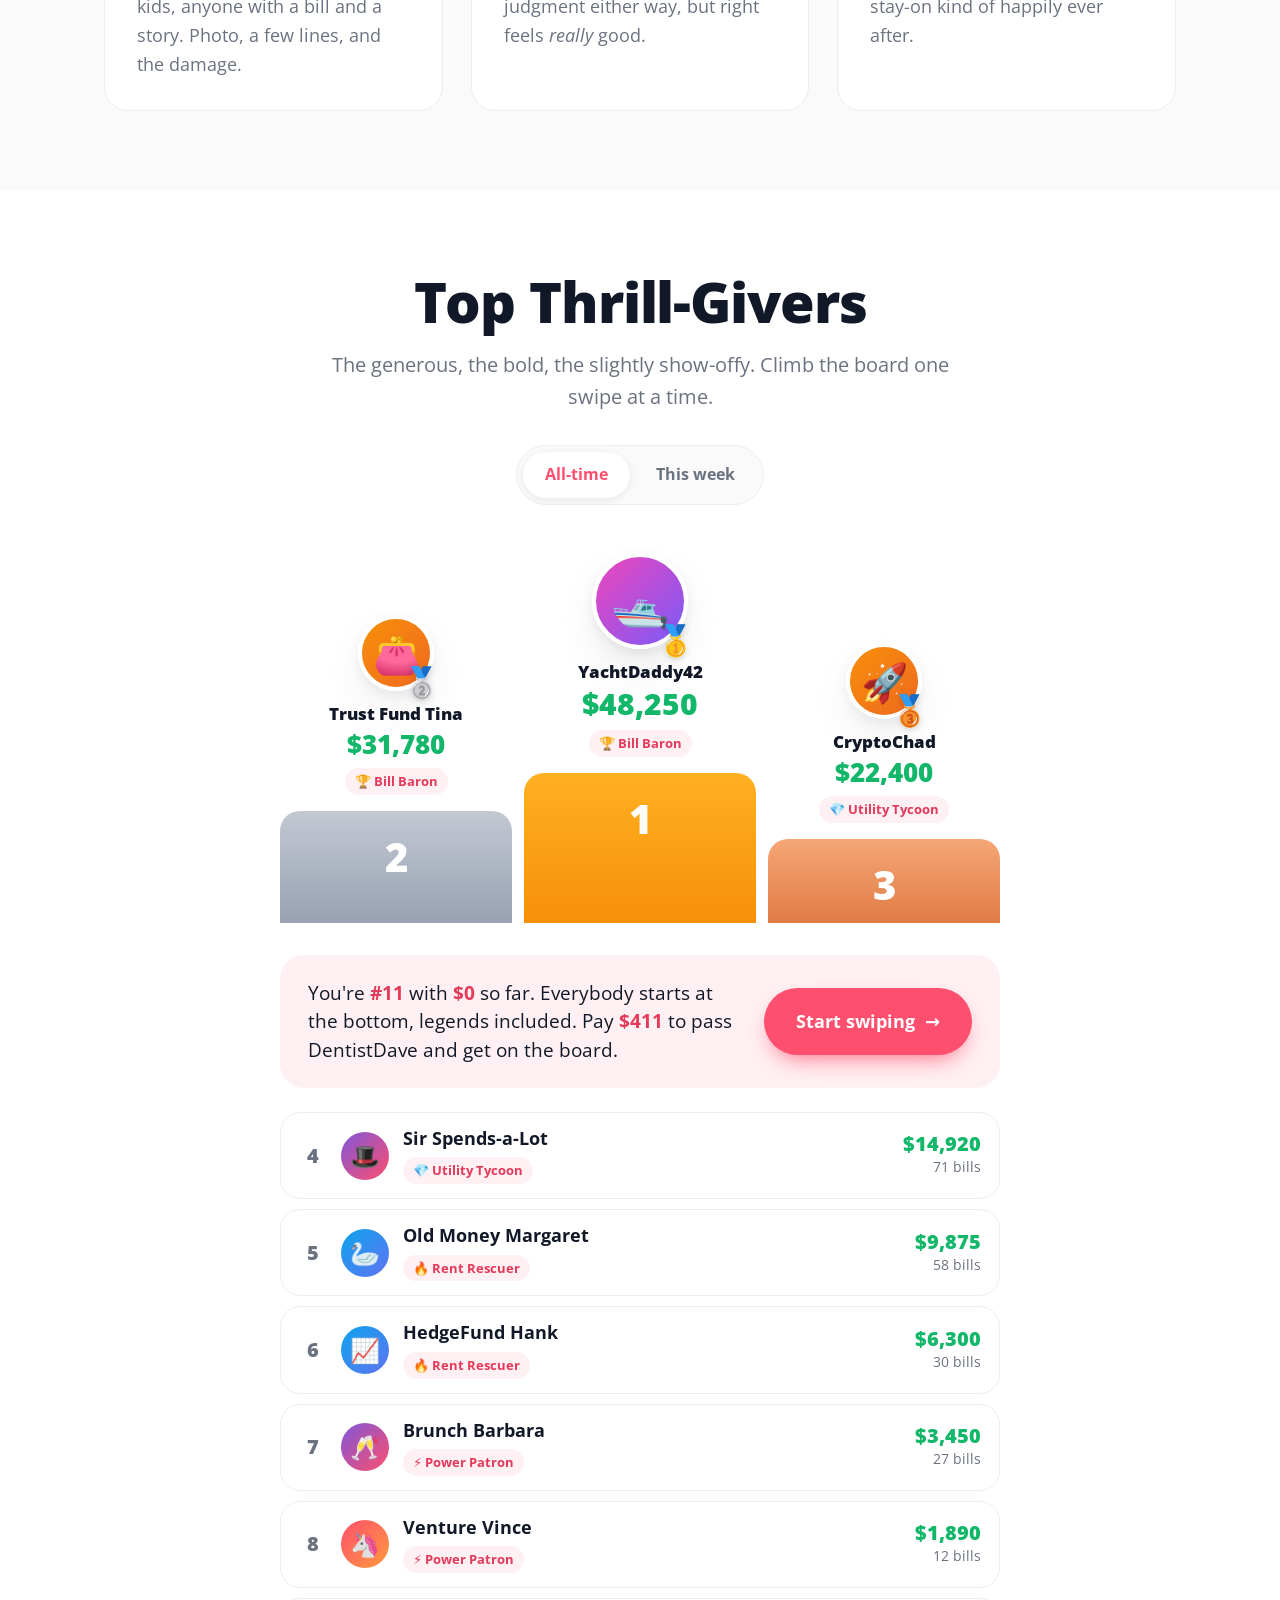
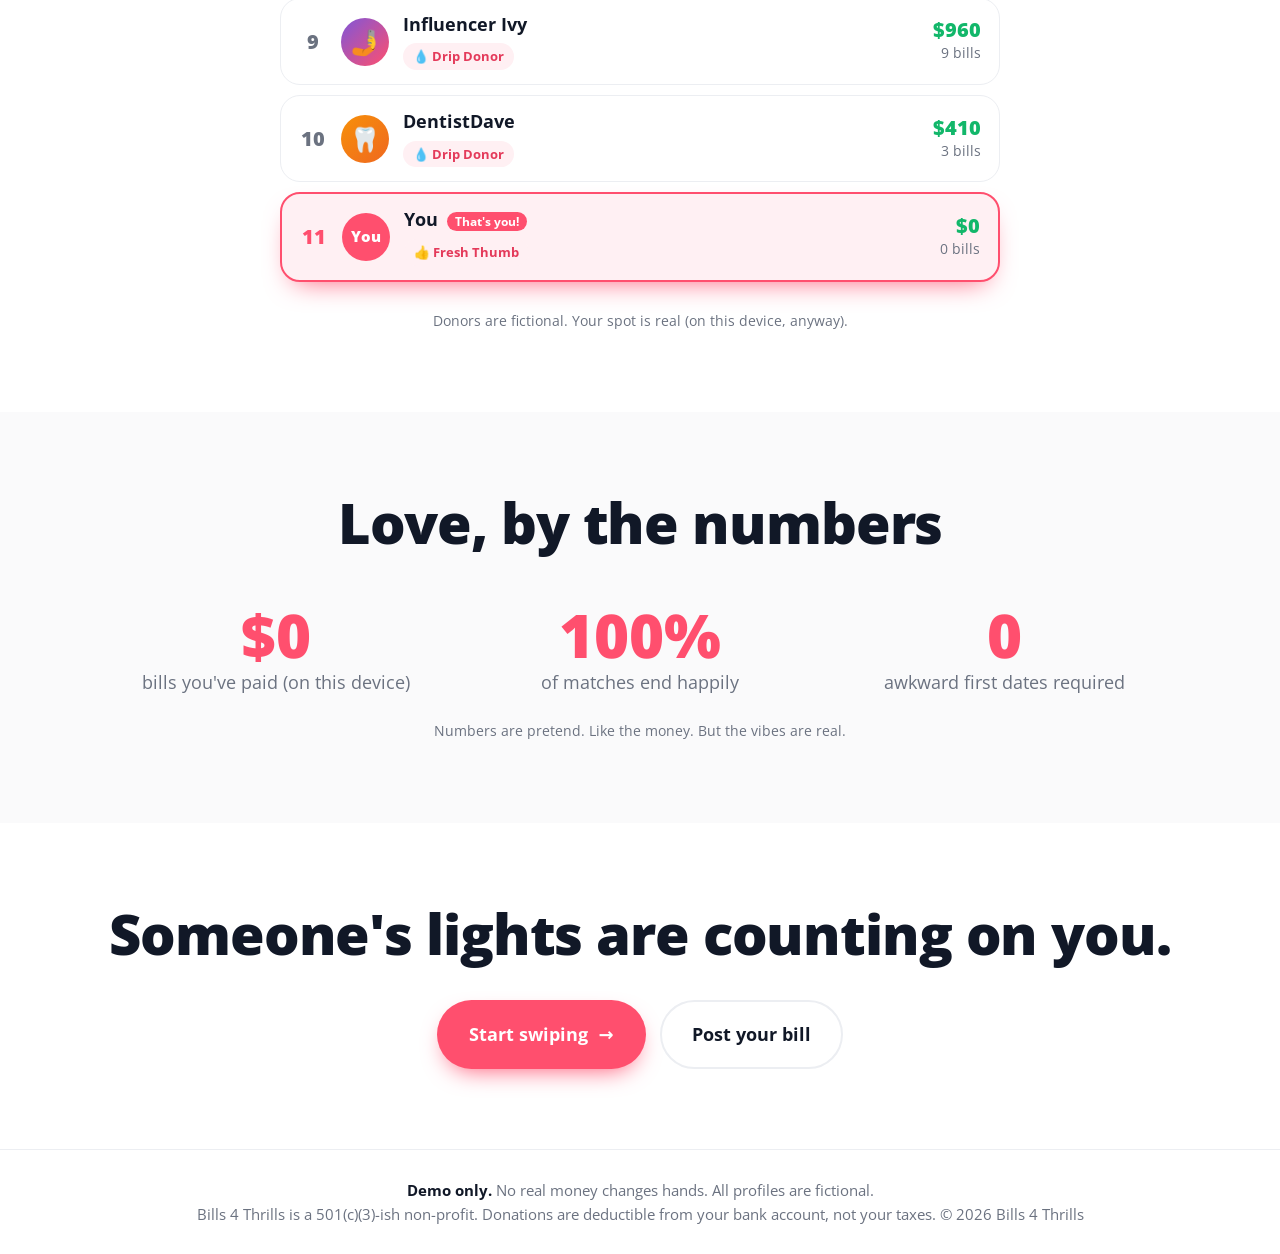
==== commit ba03ee54: "Add gamified donor leaderboard to homepage" ====
--- a/index.html
+++ b/index.html
@@ -55,7 +55,25 @@
     </div>
   </section>
 
-  <section class="section">
+  <section class="section" id="leaderboard">
+    <div class="container">
+      <h2>Top Thrill-Givers</h2>
+      <p class="sub">The generous, the bold, the slightly show-offy. Climb the board one swipe at a time.</p>
+      <div class="lb-toggle" role="tablist" aria-label="Leaderboard period">
+        <button type="button" role="tab" class="lb-tab" data-period="allTime" aria-selected="true">All-time</button>
+        <button type="button" role="tab" class="lb-tab" data-period="week" aria-selected="false">This week</button>
+      </div>
+      <div class="podium" id="lb-podium"></div>
+      <div class="lb-nudge" id="lb-nudge">
+        <p id="lb-nudge-text"></p>
+        <a class="btn btn-primary" href="swipe.html">Start swiping <span aria-hidden="true">→</span></a>
+      </div>
+      <ol class="lb-list" id="lb-list"></ol>
+      <p class="fineprint">Donors are fictional. Your spot is real (on this device, anyway).</p>
+    </div>
+  </section>
+
+  <section class="section section-soft">
     <div class="container">
       <h2>Love, by the numbers</h2>
       <div class="stats">
@@ -67,7 +85,7 @@
     </div>
   </section>
 
-  <section class="section section-soft big-cta">
+  <section class="section big-cta">
     <div class="container">
       <h2>Someone's lights are counting on you.</h2>
       <div class="cta-row">
--- a/styles.css
+++ b/styles.css
@@ -419,3 +419,104 @@
 @media (prefers-reduced-motion: reduce) {
   *, *::before, *::after { transition-duration: .01ms !important; animation-duration: .01ms !important; }
 }
+
+/* ---------- Leaderboard ---------- */
+.lb-toggle {
+  display: flex; width: max-content; margin: 32px auto 0; padding: 6px; gap: 4px;
+  background: var(--bg-soft); border: 1px solid var(--line); border-radius: 999px;
+}
+.lb-tab {
+  font: inherit; font-size: 16px; font-weight: 700; color: var(--muted);
+  background: none; border: 0; border-radius: 999px; padding: 10px 22px; cursor: pointer;
+  transition: background .15s ease, color .15s ease, box-shadow .15s ease;
+}
+.lb-tab:hover { color: var(--ink); }
+.lb-tab[aria-selected="true"] { background: #fff; color: var(--accent); box-shadow: 0 2px 8px rgba(17,24,39,.08); }
+.lb-tab:focus-visible { outline: 3px solid color-mix(in srgb, var(--accent) 45%, transparent); }
+
+.podium {
+  display: grid; grid-template-columns: repeat(3, 1fr); align-items: end; gap: 12px;
+  max-width: 720px; margin: 48px auto 0;
+}
+.podium-spot { display: flex; flex-direction: column; align-items: center; text-align: center; min-width: 0; }
+.podium-person { display: flex; flex-direction: column; align-items: center; padding: 0 2px 16px; min-width: 0; width: 100%; }
+.podium-avatar { position: relative; margin-bottom: 12px; }
+.lb-av {
+  flex: none; width: 48px; height: 48px; border-radius: 50%;
+  display: grid; place-items: center; font-size: 24px; color: #fff; line-height: 1;
+}
+.lb-av-lg { width: 76px; height: 76px; font-size: 38px; border: 4px solid #fff; box-shadow: var(--shadow); }
+.place-1 .lb-av-lg { width: 96px; height: 96px; font-size: 48px; }
+.is-you .lb-av, .lb-row.is-you .lb-av { background: var(--accent); font-size: 15px; font-weight: 800; }
+.is-you .lb-av-lg { font-size: 22px; }
+.medal { position: absolute; right: -6px; bottom: -6px; font-size: 30px; line-height: 1; filter: drop-shadow(0 2px 3px rgba(0,0,0,.15)); }
+.podium-name { font-weight: 800; font-size: 17px; line-height: 1.25; overflow-wrap: break-word; max-width: 100%; }
+.podium-amt { font-weight: 800; font-size: 26px; color: var(--pay); line-height: 1.2; margin: 4px 0 8px; }
+.place-1 .podium-amt { font-size: 30px; }
+.tier {
+  display: inline-block; font-size: 13px; font-weight: 700; color: var(--accent-dark);
+  background: var(--accent-soft); border-radius: 999px; padding: 3px 10px; white-space: nowrap;
+}
+.podium-step {
+  width: 100%; border-radius: 20px 20px 0 0; display: grid; place-items: start center; padding-top: 14px;
+  font-size: 40px; font-weight: 800; color: #fff;
+}
+.place-1 .podium-step { height: 150px; background: linear-gradient(180deg, #ffb020, #f79009); }
+.place-2 .podium-step { height: 112px; background: linear-gradient(180deg, #c3c8d2, #98a2b3); }
+.place-3 .podium-step { height: 84px; background: linear-gradient(180deg, #f5a776, #e07b45); }
+.podium-spot.is-you .podium-name { color: var(--accent); }
+
+.lb-nudge {
+  display: flex; flex-direction: column; gap: 18px; align-items: center; text-align: center;
+  max-width: 720px; margin: 32px auto 0; padding: 24px; border-radius: var(--radius);
+  background: var(--accent-soft); font-size: 19px; line-height: 1.5;
+}
+.lb-nudge strong { color: var(--accent-dark); }
+.lb-nudge .btn { width: 100%; }
+@media (min-width: 720px) {
+  .lb-nudge { flex-direction: row; text-align: left; justify-content: space-between; padding: 24px 28px; }
+  .lb-nudge .btn { width: auto; flex: none; }
+}
+
+.lb-list { list-style: none; padding: 0; margin: 24px auto 0; max-width: 720px; display: grid; gap: 10px; }
+.lb-row {
+  display: flex; align-items: center; gap: 14px; padding: 14px 18px;
+  border: 1px solid var(--line); border-radius: 20px; background: #fff;
+}
+.lb-rank { flex: none; width: 28px; text-align: center; font-weight: 800; font-size: 20px; color: var(--muted); }
+.lb-who { flex: 1; min-width: 0; }
+.lb-name { font-weight: 700; font-size: 18px; line-height: 1.3; white-space: nowrap; overflow: hidden; text-overflow: ellipsis; margin-bottom: 4px; }
+.lb-stats { text-align: right; flex: none; }
+.lb-amt { font-weight: 800; font-size: 20px; color: var(--pay); line-height: 1.2; }
+.lb-bills { font-size: 14px; color: var(--muted); }
+.lb-row.is-you {
+  border: 2px solid var(--accent); background: var(--accent-soft);
+  box-shadow: 0 12px 28px -14px var(--accent);
+}
+.lb-row.is-you .lb-rank { color: var(--accent); }
+.you-pill {
+  display: inline-block; vertical-align: middle; font-size: 12px; font-weight: 700; color: #fff;
+  background: var(--accent); border-radius: 999px; padding: 2px 8px; margin-left: 4px;
+}
+#leaderboard .fineprint { margin-top: 28px; }
+
+@media (max-width: 480px) {
+  .podium { gap: 6px; grid-template-columns: 1fr 1.1fr 1fr; }
+  .lb-av-lg { width: 60px; height: 60px; font-size: 30px; }
+  .place-1 .lb-av-lg { width: 76px; height: 76px; font-size: 38px; }
+  .medal { font-size: 24px; }
+  .podium-name { font-size: 13px; letter-spacing: -0.01em; }
+  .podium-amt, .place-1 .podium-amt { font-size: 20px; }
+  .tier { font-size: 11px; padding: 2px 8px; white-space: normal; }
+  .place-1 .podium-step { height: 120px; }
+  .place-2 .podium-step { height: 90px; }
+  .place-3 .podium-step { height: 68px; }
+  .podium-step { font-size: 32px; }
+  .lb-row { gap: 10px; padding: 12px 14px; }
+  .lb-av { width: 40px; height: 40px; font-size: 20px; }
+  .lb-name { font-size: 16px; }
+  .lb-amt { font-size: 18px; }
+  .lb-rank { width: 22px; font-size: 17px; }
+}
+#leaderboard { scroll-margin-top: 68px; }
+.podium-spot.is-you .lb-av-lg { font-size: 20px; font-weight: 800; }
